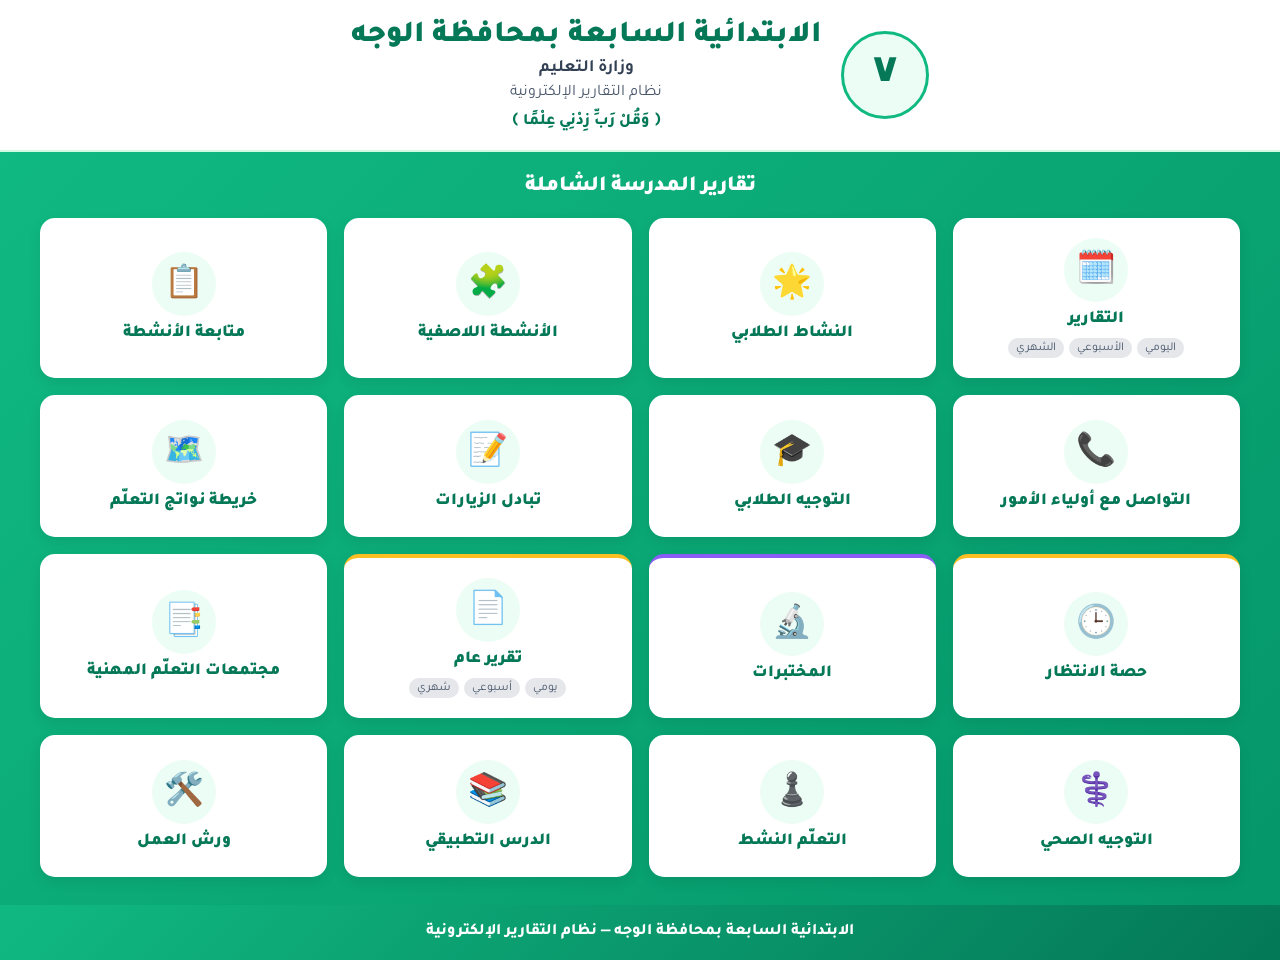
==== index.html @ 64195b5d "Restore original external report generators" ====
<!DOCTYPE html>
<html lang="ar" dir="rtl">
<head>
<meta charset="UTF-8">
<meta name="viewport" content="width=device-width, initial-scale=1.0, viewport-fit=cover">
<title>نظام التقارير الإلكترونية | الابتدائية السابعة بمحافظة الوجه</title>
<link rel="preconnect" href="https://fonts.googleapis.com">
<link rel="preconnect" href="https://fonts.gstatic.com" crossorigin>
<link href="https://fonts.googleapis.com/css2?family=Tajawal:wght@400;500;700;800;900&display=swap" rel="stylesheet">
<style>
:root{--primary:#10b981;--secondary:#059669;--dark:#047857;--light:#d1fae5;--accent:#fbbf24;--text:#0f172a;--gray:#475569;--shadow:0 10px 28px rgba(4,120,87,.12)}
*{box-sizing:border-box;margin:0;padding:0}body{font-family:'Tajawal',sans-serif;background:linear-gradient(135deg,#f0fdf4,#dcfce7,#f0fdf4);color:var(--text);min-height:100vh}.header{background:#fff;border-bottom:2px solid var(--light);box-shadow:0 4px 14px rgba(16,185,129,.08);padding:18px 16px;text-align:center}.identity{max-width:920px;margin:auto;display:flex;align-items:center;justify-content:center;gap:20px;flex-wrap:wrap}.mark{width:88px;height:88px;border-radius:50%;display:grid;place-items:center;background:#ecfdf5;border:3px solid var(--primary);font-size:42px;color:var(--dark);font-weight:900}.header h1{font-size:1.9rem;color:var(--dark);font-weight:900}.header h2{font-size:1.08rem;color:#334155;margin-top:4px}.header p{color:var(--gray);margin-top:5px}.verse{color:var(--dark);font-weight:800;margin-top:10px}.nav{background:linear-gradient(135deg,var(--primary),var(--secondary));padding:22px 14px 28px}.wrap{max-width:1200px;margin:auto}.nav-title{text-align:center;color:#fff;font-size:1.35rem;font-weight:900;margin-bottom:18px}.cards{display:grid;grid-template-columns:repeat(auto-fill,minmax(240px,1fr));gap:17px}.card{border:0;background:#fff;border-radius:15px;padding:20px 14px;min-height:142px;box-shadow:0 5px 14px rgba(0,0,0,.08);cursor:pointer;font-family:'Tajawal';transition:.2s;display:flex;flex-direction:column;align-items:center;justify-content:center;gap:8px}.card:hover{transform:translateY(-4px);box-shadow:0 13px 24px rgba(0,0,0,.13)}.card .icon{width:64px;height:64px;border-radius:50%;display:grid;place-items:center;font-size:2rem;background:#ecfdf5}.card .title{font-size:1.06rem;color:var(--dark);font-weight:900}.sub{display:flex;gap:5px;flex-wrap:wrap;justify-content:center}.sub span{font-size:.75rem;background:#e5e7eb;color:#475569;border-radius:999px;padding:3px 8px}.featured{border-top:4px solid var(--accent)}.labs{border-top:4px solid #8b5cf6}.viewer{display:none;position:fixed;inset:0;background:#f8fafc;z-index:9999;flex-direction:column}.viewer.open{display:flex}.viewerbar{background:#fff;border-bottom:1px solid #dbeafe;min-height:64px;padding:10px 14px;display:flex;align-items:center;gap:10px;box-shadow:0 3px 12px rgba(0,0,0,.08)}.viewerbar strong{flex:1;text-align:center;color:var(--dark);font-size:1.05rem}.back{border:0;background:var(--primary);color:#fff;padding:10px 16px;border-radius:10px;font-family:'Tajawal';font-weight:800;cursor:pointer}.viewer iframe{width:100%;height:calc(100vh - 64px);border:0;background:#fff}.footer{text-align:center;background:linear-gradient(135deg,var(--primary),var(--dark));color:#fff;padding:18px;font-weight:800}@media(max-width:520px){.header h1{font-size:1.45rem}.header h2{font-size:1rem}.cards{grid-template-columns:1fr}.identity{gap:10px}.mark{width:70px;height:70px;font-size:32px}}
</style>
</head>
<body>
<header class="header"><div class="identity"><div class="mark">٧</div><div><h1>الابتدائية السابعة بمحافظة الوجه</h1><h2>وزارة التعليم</h2><p>نظام التقارير الإلكترونية</p><div class="verse">﴿ وَقُلْ رَبِّ زِدْنِي عِلْمًا ﴾</div></div></div></header>
<section class="nav"><div class="wrap"><div class="nav-title">تقارير المدرسة الشاملة</div><div class="cards">
<button class="card" data-url="https://defullah2010-svg.github.io/R1397/" data-title="التقارير"><div class="icon">🗓️</div><div class="title">التقارير</div><div class="sub"><span>اليومي</span><span>الأسبوعي</span><span>الشهري</span></div></button>
<button class="card" data-url="https://defullah2010-svg.github.io/A1397/" data-title="النشاط الطلابي"><div class="icon">🌟</div><div class="title">النشاط الطلابي</div></button>
<button class="card" data-url="https://defullah2010-svg.github.io/AC1397/" data-title="الأنشطة اللاصفية"><div class="icon">🧩</div><div class="title">الأنشطة اللاصفية</div></button>
<button class="card" data-url="https://defullah2010-svg.github.io/Trace1397/" data-title="متابعة الأنشطة"><div class="icon">📋</div><div class="title">متابعة الأنشطة</div></button>
<button class="card" data-url="https://defullah2010-svg.github.io/L1397/" data-title="التواصل مع أولياء الأمور"><div class="icon">📞</div><div class="title">التواصل مع أولياء الأمور</div></button>
<button class="card" data-url="https://defullah2010-svg.github.io/T1397/" data-title="التوجيه الطلابي"><div class="icon">🎓</div><div class="title">التوجيه الطلابي</div></button>
<button class="card" data-url="https://defullah2010-svg.github.io/V1397/" data-title="تبادل الزيارات"><div class="icon">📝</div><div class="title">تبادل الزيارات</div></button>
<button class="card" data-url="https://defullah2010-svg.github.io/P1397/" data-title="خريطة نواتج التعلّم"><div class="icon">🗺️</div><div class="title">خريطة نواتج التعلّم</div></button>
<button class="card featured" data-url="report.html?type=waiting-class" data-title="حصة الانتظار"><div class="icon">🕒</div><div class="title">حصة الانتظار</div></button>
<button class="card labs" data-url="report.html?type=labs" data-title="المختبرات"><div class="icon">🔬</div><div class="title">المختبرات</div></button>
<button class="card featured" data-url="report.html?type=general" data-title="تقرير عام"><div class="icon">📄</div><div class="title">تقرير عام</div><div class="sub"><span>يومي</span><span>أسبوعي</span><span>شهري</span></div></button>
<button class="card" data-url="https://defullah2010-svg.github.io/PLC1397/" data-title="مجتمعات التعلّم المهنية"><div class="icon">📑</div><div class="title">مجتمعات التعلّم المهنية</div></button>
<button class="card" data-url="https://defullah2010-svg.github.io/D1397/" data-title="التوجيه الصحي"><div class="icon">⚕️</div><div class="title">التوجيه الصحي</div></button>
<button class="card" data-url="https://defullah2010-svg.github.io/S1397/" data-title="التعلّم النشط"><div class="icon">♟️</div><div class="title">التعلّم النشط</div></button>
<button class="card" data-url="https://defullah2010-svg.github.io/LessonA1397/" data-title="الدرس التطبيقي"><div class="icon">📚</div><div class="title">الدرس التطبيقي</div></button>
<button class="card" data-url="https://defullah2010-svg.github.io/Warshah1397/" data-title="ورش العمل"><div class="icon">🛠️</div><div class="title">ورش العمل</div></button>
</div></div></section>
<footer class="footer">الابتدائية السابعة بمحافظة الوجه — نظام التقارير الإلكترونية</footer>
<div class="viewer" id="viewer"><div class="viewerbar"><button class="back" id="back">رجوع</button><strong id="viewerTitle">التقرير</strong></div><iframe id="frame" title="نموذج التقرير"></iframe></div>
<script>
const viewer=document.getElementById('viewer'),frame=document.getElementById('frame'),viewerTitle=document.getElementById('viewerTitle');document.querySelectorAll('.card').forEach(card=>card.addEventListener('click',()=>{viewerTitle.textContent=card.dataset.title||'التقرير';frame.src=card.dataset.url;viewer.classList.add('open');document.body.style.overflow='hidden'}));document.getElementById('back').addEventListener('click',()=>{viewer.classList.remove('open');frame.src='';document.body.style.overflow=''});
</script>
</body>
</html>
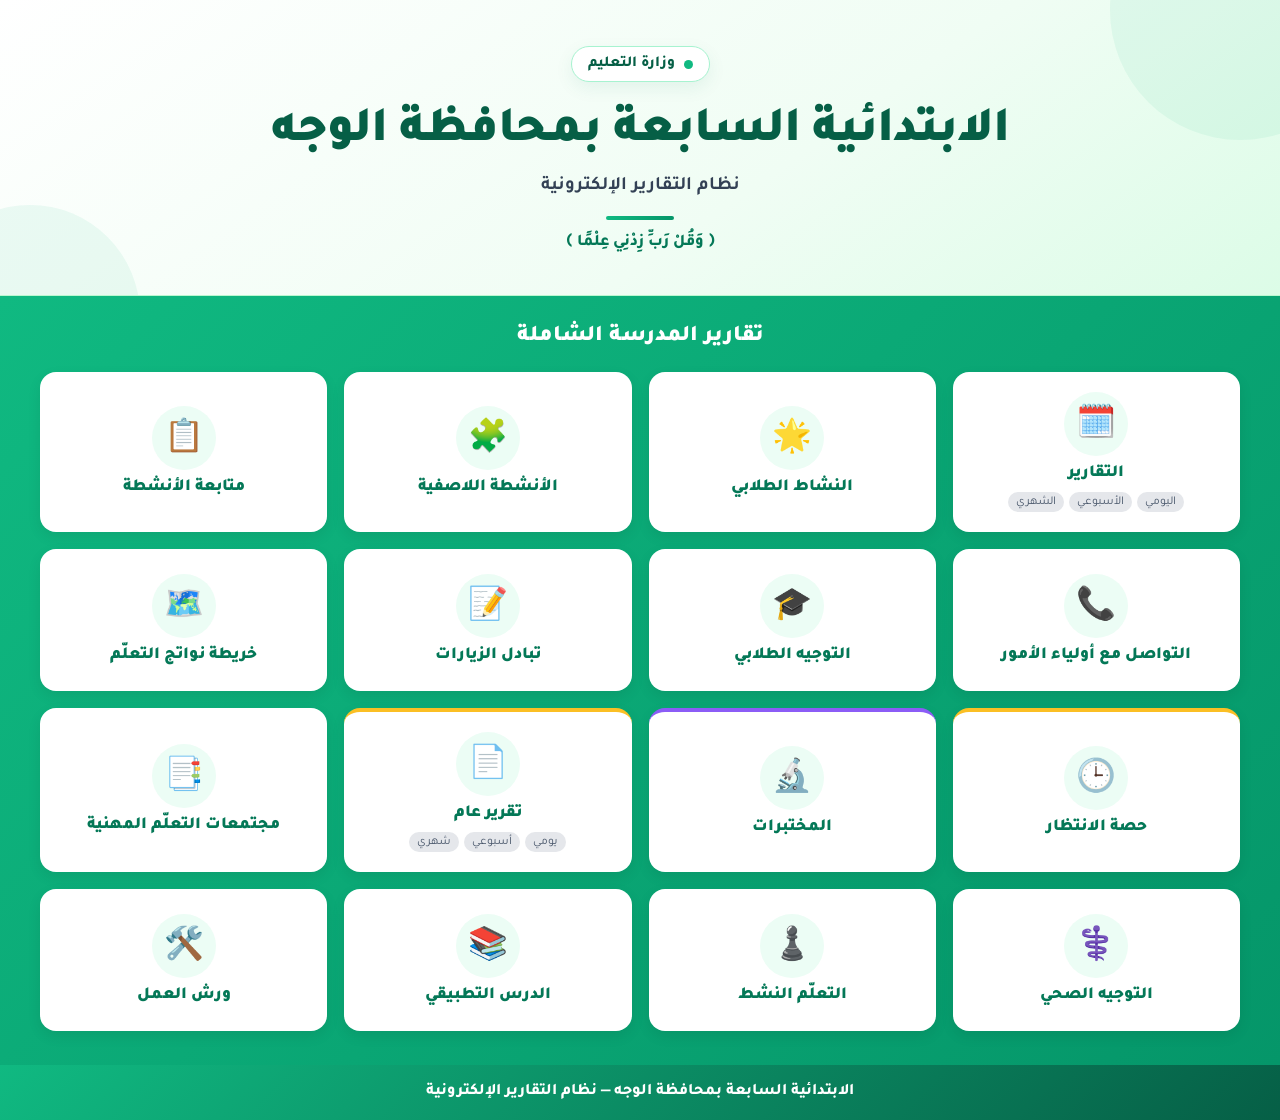
==== commit 30bd1c60: "Clean homepage hero and remove visible notes" ====
--- a/index.html
+++ b/index.html
@@ -8,12 +8,29 @@
 <link rel="preconnect" href="https://fonts.gstatic.com" crossorigin>
 <link href="https://fonts.googleapis.com/css2?family=Tajawal:wght@400;500;700;800;900&display=swap" rel="stylesheet">
 <style>
-:root{--primary:#10b981;--secondary:#059669;--dark:#047857;--light:#d1fae5;--accent:#fbbf24;--text:#0f172a;--gray:#475569;--shadow:0 10px 28px rgba(4,120,87,.12)}
-*{box-sizing:border-box;margin:0;padding:0}body{font-family:'Tajawal',sans-serif;background:linear-gradient(135deg,#f0fdf4,#dcfce7,#f0fdf4);color:var(--text);min-height:100vh}.header{background:#fff;border-bottom:2px solid var(--light);box-shadow:0 4px 14px rgba(16,185,129,.08);padding:18px 16px;text-align:center}.identity{max-width:920px;margin:auto;display:flex;align-items:center;justify-content:center;gap:20px;flex-wrap:wrap}.mark{width:88px;height:88px;border-radius:50%;display:grid;place-items:center;background:#ecfdf5;border:3px solid var(--primary);font-size:42px;color:var(--dark);font-weight:900}.header h1{font-size:1.9rem;color:var(--dark);font-weight:900}.header h2{font-size:1.08rem;color:#334155;margin-top:4px}.header p{color:var(--gray);margin-top:5px}.verse{color:var(--dark);font-weight:800;margin-top:10px}.nav{background:linear-gradient(135deg,var(--primary),var(--secondary));padding:22px 14px 28px}.wrap{max-width:1200px;margin:auto}.nav-title{text-align:center;color:#fff;font-size:1.35rem;font-weight:900;margin-bottom:18px}.cards{display:grid;grid-template-columns:repeat(auto-fill,minmax(240px,1fr));gap:17px}.card{border:0;background:#fff;border-radius:15px;padding:20px 14px;min-height:142px;box-shadow:0 5px 14px rgba(0,0,0,.08);cursor:pointer;font-family:'Tajawal';transition:.2s;display:flex;flex-direction:column;align-items:center;justify-content:center;gap:8px}.card:hover{transform:translateY(-4px);box-shadow:0 13px 24px rgba(0,0,0,.13)}.card .icon{width:64px;height:64px;border-radius:50%;display:grid;place-items:center;font-size:2rem;background:#ecfdf5}.card .title{font-size:1.06rem;color:var(--dark);font-weight:900}.sub{display:flex;gap:5px;flex-wrap:wrap;justify-content:center}.sub span{font-size:.75rem;background:#e5e7eb;color:#475569;border-radius:999px;padding:3px 8px}.featured{border-top:4px solid var(--accent)}.labs{border-top:4px solid #8b5cf6}.viewer{display:none;position:fixed;inset:0;background:#f8fafc;z-index:9999;flex-direction:column}.viewer.open{display:flex}.viewerbar{background:#fff;border-bottom:1px solid #dbeafe;min-height:64px;padding:10px 14px;display:flex;align-items:center;gap:10px;box-shadow:0 3px 12px rgba(0,0,0,.08)}.viewerbar strong{flex:1;text-align:center;color:var(--dark);font-size:1.05rem}.back{border:0;background:var(--primary);color:#fff;padding:10px 16px;border-radius:10px;font-family:'Tajawal';font-weight:800;cursor:pointer}.viewer iframe{width:100%;height:calc(100vh - 64px);border:0;background:#fff}.footer{text-align:center;background:linear-gradient(135deg,var(--primary),var(--dark));color:#fff;padding:18px;font-weight:800}@media(max-width:520px){.header h1{font-size:1.45rem}.header h2{font-size:1rem}.cards{grid-template-columns:1fr}.identity{gap:10px}.mark{width:70px;height:70px;font-size:32px}}
+:root{--primary:#10b981;--secondary:#059669;--dark:#047857;--deep:#065f46;--light:#d1fae5;--accent:#fbbf24;--text:#0f172a;--gray:#64748b;--shadow:0 12px 30px rgba(4,120,87,.12)}
+*{box-sizing:border-box;margin:0;padding:0}
+body{font-family:'Tajawal',sans-serif;background:#f0fdf4;color:var(--text);min-height:100vh}
+.hero{position:relative;overflow:hidden;background:linear-gradient(145deg,#ffffff 0%,#f0fdf4 60%,#dcfce7 100%);border-bottom:1px solid #bbf7d0;padding:46px 18px 42px;text-align:center}
+.hero::before,.hero::after{content:"";position:absolute;border-radius:50%;background:rgba(16,185,129,.07);pointer-events:none}.hero::before{width:260px;height:260px;right:-90px;top:-120px}.hero::after{width:220px;height:220px;left:-80px;bottom:-130px}
+.hero-inner{position:relative;z-index:1;max-width:880px;margin:auto}.ministry-pill{display:inline-flex;align-items:center;gap:9px;background:#fff;border:1px solid #a7f3d0;color:var(--deep);border-radius:999px;padding:8px 16px;font-weight:800;font-size:.95rem;box-shadow:0 6px 18px rgba(4,120,87,.08)}.ministry-pill::before{content:"";width:9px;height:9px;border-radius:50%;background:var(--primary)}
+.hero h1{margin-top:18px;color:var(--deep);font-size:clamp(2rem,4vw,3.1rem);font-weight:900;line-height:1.35;letter-spacing:-.02em}.hero .system{margin-top:8px;color:#334155;font-size:1.18rem;font-weight:700}.hero .divider{width:68px;height:4px;border-radius:999px;background:linear-gradient(90deg,var(--primary),var(--secondary));margin:18px auto 14px}.hero .verse{color:var(--dark);font-weight:800;font-size:1.02rem}
+.nav{background:linear-gradient(135deg,var(--primary),var(--secondary));padding:28px 14px 34px}.wrap{max-width:1200px;margin:auto}.nav-title{text-align:center;color:#fff;font-size:1.4rem;font-weight:900;margin-bottom:22px}.cards{display:grid;grid-template-columns:repeat(auto-fill,minmax(240px,1fr));gap:17px}.card{border:0;background:#fff;border-radius:16px;padding:20px 14px;min-height:142px;box-shadow:0 5px 14px rgba(0,0,0,.08);cursor:pointer;font-family:'Tajawal';transition:.2s;display:flex;flex-direction:column;align-items:center;justify-content:center;gap:8px}.card:hover{transform:translateY(-4px);box-shadow:0 13px 24px rgba(0,0,0,.13)}.card:focus-visible{outline:3px solid #fde68a;outline-offset:3px}.card .icon{width:64px;height:64px;border-radius:50%;display:grid;place-items:center;font-size:2rem;background:#ecfdf5}.card .title{font-size:1.06rem;color:var(--dark);font-weight:900}.sub{display:flex;gap:5px;flex-wrap:wrap;justify-content:center}.sub span{font-size:.75rem;background:#e5e7eb;color:#475569;border-radius:999px;padding:3px 8px}.featured{border-top:4px solid var(--accent)}.labs{border-top:4px solid #8b5cf6}
+.viewer{display:none;position:fixed;inset:0;background:#f8fafc;z-index:9999;flex-direction:column}.viewer.open{display:flex}.viewerbar{background:#fff;border-bottom:1px solid #dbeafe;min-height:64px;padding:10px 14px;display:flex;align-items:center;gap:10px;box-shadow:0 3px 12px rgba(0,0,0,.08)}.viewerbar strong{flex:1;text-align:center;color:var(--dark);font-size:1.05rem}.back{border:0;background:var(--primary);color:#fff;padding:10px 16px;border-radius:10px;font-family:'Tajawal';font-weight:800;cursor:pointer}.viewer iframe{width:100%;height:calc(100vh - 64px);border:0;background:#fff}
+.footer{text-align:center;background:linear-gradient(135deg,var(--primary),var(--deep));color:#fff;padding:18px;font-weight:800}
+@media(max-width:520px){.hero{padding:34px 14px 30px}.hero h1{font-size:1.8rem}.hero .system{font-size:1.05rem}.cards{grid-template-columns:1fr}}
 </style>
 </head>
 <body>
-<header class="header"><div class="identity"><div class="mark">٧</div><div><h1>الابتدائية السابعة بمحافظة الوجه</h1><h2>وزارة التعليم</h2><p>نظام التقارير الإلكترونية</p><div class="verse">﴿ وَقُلْ رَبِّ زِدْنِي عِلْمًا ﴾</div></div></div></header>
+<header class="hero">
+  <div class="hero-inner">
+    <div class="ministry-pill">وزارة التعليم</div>
+    <h1>الابتدائية السابعة بمحافظة الوجه</h1>
+    <div class="system">نظام التقارير الإلكترونية</div>
+    <div class="divider"></div>
+    <div class="verse">﴿ وَقُلْ رَبِّ زِدْنِي عِلْمًا ﴾</div>
+  </div>
+</header>
 <section class="nav"><div class="wrap"><div class="nav-title">تقارير المدرسة الشاملة</div><div class="cards">
 <button class="card" data-url="https://defullah2010-svg.github.io/R1397/" data-title="التقارير"><div class="icon">🗓️</div><div class="title">التقارير</div><div class="sub"><span>اليومي</span><span>الأسبوعي</span><span>الشهري</span></div></button>
 <button class="card" data-url="https://defullah2010-svg.github.io/A1397/" data-title="النشاط الطلابي"><div class="icon">🌟</div><div class="title">النشاط الطلابي</div></button>
@@ -35,7 +52,9 @@
 <footer class="footer">الابتدائية السابعة بمحافظة الوجه — نظام التقارير الإلكترونية</footer>
 <div class="viewer" id="viewer"><div class="viewerbar"><button class="back" id="back">رجوع</button><strong id="viewerTitle">التقرير</strong></div><iframe id="frame" title="نموذج التقرير"></iframe></div>
 <script>
-const viewer=document.getElementById('viewer'),frame=document.getElementById('frame'),viewerTitle=document.getElementById('viewerTitle');document.querySelectorAll('.card').forEach(card=>card.addEventListener('click',()=>{viewerTitle.textContent=card.dataset.title||'التقرير';frame.src=card.dataset.url;viewer.classList.add('open');document.body.style.overflow='hidden'}));document.getElementById('back').addEventListener('click',()=>{viewer.classList.remove('open');frame.src='';document.body.style.overflow=''});
+const viewer=document.getElementById('viewer'),frame=document.getElementById('frame'),viewerTitle=document.getElementById('viewerTitle');
+document.querySelectorAll('.card').forEach(card=>card.addEventListener('click',()=>{viewerTitle.textContent=card.dataset.title||'التقرير';frame.src=card.dataset.url;viewer.classList.add('open');document.body.style.overflow='hidden'}));
+document.getElementById('back').addEventListener('click',()=>{viewer.classList.remove('open');frame.src='';document.body.style.overflow=''});
 </script>
 </body>
 </html>
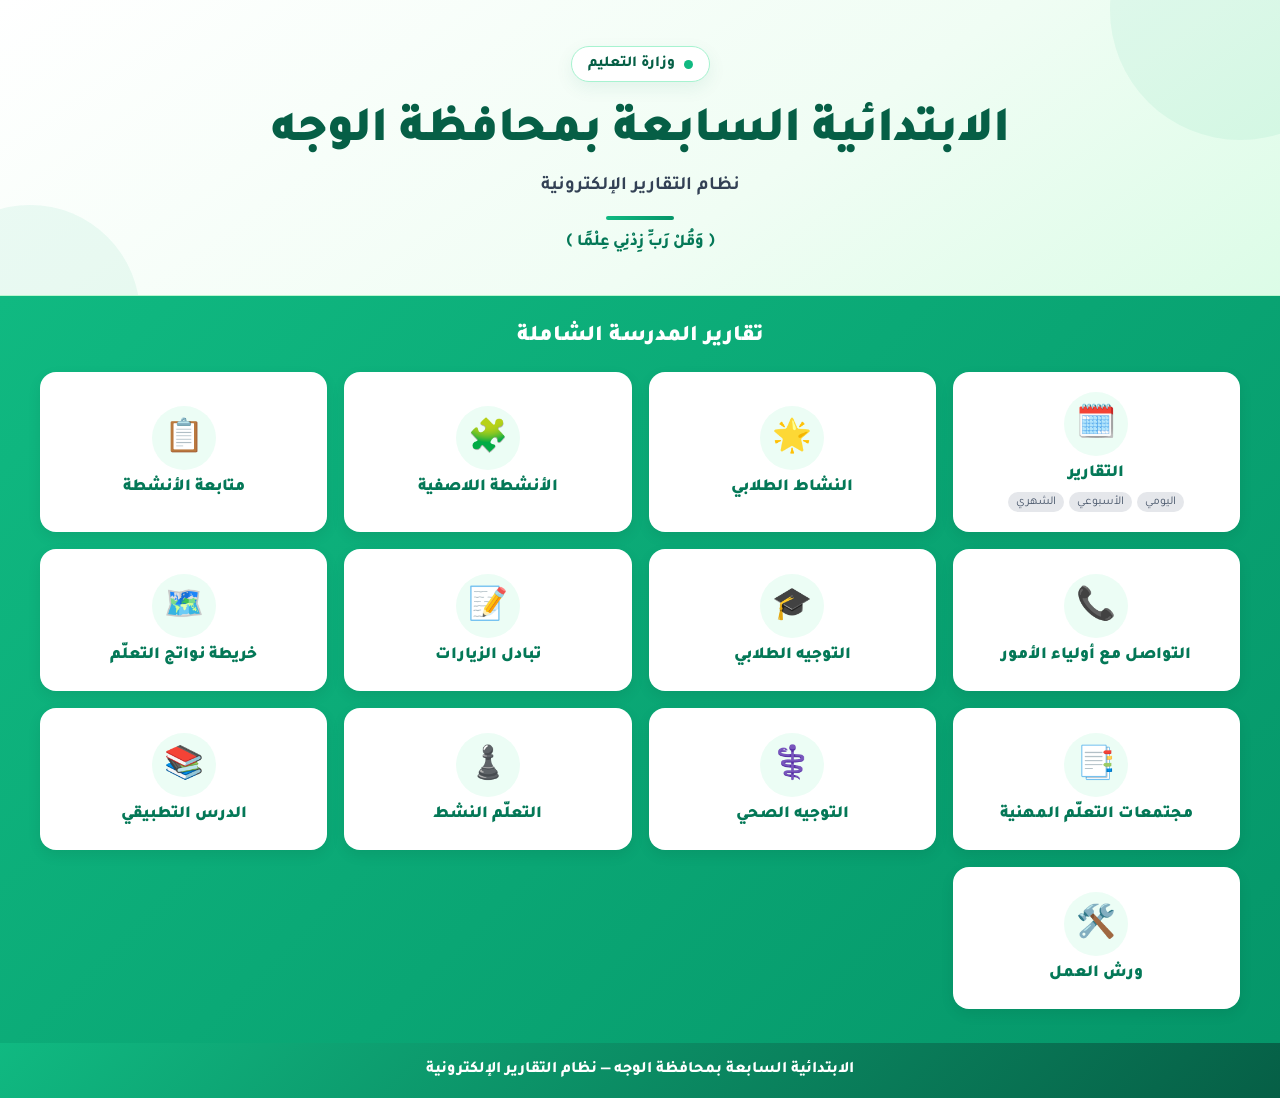
==== commit d724ce93: "Keep only external report generators" ====
--- a/index.html
+++ b/index.html
@@ -8,14 +8,14 @@
 <link rel="preconnect" href="https://fonts.gstatic.com" crossorigin>
 <link href="https://fonts.googleapis.com/css2?family=Tajawal:wght@400;500;700;800;900&display=swap" rel="stylesheet">
 <style>
-:root{--primary:#10b981;--secondary:#059669;--dark:#047857;--deep:#065f46;--light:#d1fae5;--accent:#fbbf24;--text:#0f172a;--gray:#64748b;--shadow:0 12px 30px rgba(4,120,87,.12)}
+:root{--primary:#10b981;--secondary:#059669;--dark:#047857;--deep:#065f46;--light:#d1fae5;--text:#0f172a;--gray:#64748b}
 *{box-sizing:border-box;margin:0;padding:0}
 body{font-family:'Tajawal',sans-serif;background:#f0fdf4;color:var(--text);min-height:100vh}
 .hero{position:relative;overflow:hidden;background:linear-gradient(145deg,#ffffff 0%,#f0fdf4 60%,#dcfce7 100%);border-bottom:1px solid #bbf7d0;padding:46px 18px 42px;text-align:center}
 .hero::before,.hero::after{content:"";position:absolute;border-radius:50%;background:rgba(16,185,129,.07);pointer-events:none}.hero::before{width:260px;height:260px;right:-90px;top:-120px}.hero::after{width:220px;height:220px;left:-80px;bottom:-130px}
 .hero-inner{position:relative;z-index:1;max-width:880px;margin:auto}.ministry-pill{display:inline-flex;align-items:center;gap:9px;background:#fff;border:1px solid #a7f3d0;color:var(--deep);border-radius:999px;padding:8px 16px;font-weight:800;font-size:.95rem;box-shadow:0 6px 18px rgba(4,120,87,.08)}.ministry-pill::before{content:"";width:9px;height:9px;border-radius:50%;background:var(--primary)}
 .hero h1{margin-top:18px;color:var(--deep);font-size:clamp(2rem,4vw,3.1rem);font-weight:900;line-height:1.35;letter-spacing:-.02em}.hero .system{margin-top:8px;color:#334155;font-size:1.18rem;font-weight:700}.hero .divider{width:68px;height:4px;border-radius:999px;background:linear-gradient(90deg,var(--primary),var(--secondary));margin:18px auto 14px}.hero .verse{color:var(--dark);font-weight:800;font-size:1.02rem}
-.nav{background:linear-gradient(135deg,var(--primary),var(--secondary));padding:28px 14px 34px}.wrap{max-width:1200px;margin:auto}.nav-title{text-align:center;color:#fff;font-size:1.4rem;font-weight:900;margin-bottom:22px}.cards{display:grid;grid-template-columns:repeat(auto-fill,minmax(240px,1fr));gap:17px}.card{border:0;background:#fff;border-radius:16px;padding:20px 14px;min-height:142px;box-shadow:0 5px 14px rgba(0,0,0,.08);cursor:pointer;font-family:'Tajawal';transition:.2s;display:flex;flex-direction:column;align-items:center;justify-content:center;gap:8px}.card:hover{transform:translateY(-4px);box-shadow:0 13px 24px rgba(0,0,0,.13)}.card:focus-visible{outline:3px solid #fde68a;outline-offset:3px}.card .icon{width:64px;height:64px;border-radius:50%;display:grid;place-items:center;font-size:2rem;background:#ecfdf5}.card .title{font-size:1.06rem;color:var(--dark);font-weight:900}.sub{display:flex;gap:5px;flex-wrap:wrap;justify-content:center}.sub span{font-size:.75rem;background:#e5e7eb;color:#475569;border-radius:999px;padding:3px 8px}.featured{border-top:4px solid var(--accent)}.labs{border-top:4px solid #8b5cf6}
+.nav{background:linear-gradient(135deg,var(--primary),var(--secondary));padding:28px 14px 34px}.wrap{max-width:1200px;margin:auto}.nav-title{text-align:center;color:#fff;font-size:1.4rem;font-weight:900;margin-bottom:22px}.cards{display:grid;grid-template-columns:repeat(auto-fill,minmax(240px,1fr));gap:17px}.card{border:0;background:#fff;border-radius:16px;padding:20px 14px;min-height:142px;box-shadow:0 5px 14px rgba(0,0,0,.08);cursor:pointer;font-family:'Tajawal';transition:.2s;display:flex;flex-direction:column;align-items:center;justify-content:center;gap:8px}.card:hover{transform:translateY(-4px);box-shadow:0 13px 24px rgba(0,0,0,.13)}.card:focus-visible{outline:3px solid #fde68a;outline-offset:3px}.card .icon{width:64px;height:64px;border-radius:50%;display:grid;place-items:center;font-size:2rem;background:#ecfdf5}.card .title{font-size:1.06rem;color:var(--dark);font-weight:900}.sub{display:flex;gap:5px;flex-wrap:wrap;justify-content:center}.sub span{font-size:.75rem;background:#e5e7eb;color:#475569;border-radius:999px;padding:3px 8px}
 .viewer{display:none;position:fixed;inset:0;background:#f8fafc;z-index:9999;flex-direction:column}.viewer.open{display:flex}.viewerbar{background:#fff;border-bottom:1px solid #dbeafe;min-height:64px;padding:10px 14px;display:flex;align-items:center;gap:10px;box-shadow:0 3px 12px rgba(0,0,0,.08)}.viewerbar strong{flex:1;text-align:center;color:var(--dark);font-size:1.05rem}.back{border:0;background:var(--primary);color:#fff;padding:10px 16px;border-radius:10px;font-family:'Tajawal';font-weight:800;cursor:pointer}.viewer iframe{width:100%;height:calc(100vh - 64px);border:0;background:#fff}
 .footer{text-align:center;background:linear-gradient(135deg,var(--primary),var(--deep));color:#fff;padding:18px;font-weight:800}
 @media(max-width:520px){.hero{padding:34px 14px 30px}.hero h1{font-size:1.8rem}.hero .system{font-size:1.05rem}.cards{grid-template-columns:1fr}}
@@ -40,9 +40,6 @@
 <button class="card" data-url="https://defullah2010-svg.github.io/T1397/" data-title="التوجيه الطلابي"><div class="icon">🎓</div><div class="title">التوجيه الطلابي</div></button>
 <button class="card" data-url="https://defullah2010-svg.github.io/V1397/" data-title="تبادل الزيارات"><div class="icon">📝</div><div class="title">تبادل الزيارات</div></button>
 <button class="card" data-url="https://defullah2010-svg.github.io/P1397/" data-title="خريطة نواتج التعلّم"><div class="icon">🗺️</div><div class="title">خريطة نواتج التعلّم</div></button>
-<button class="card featured" data-url="report.html?type=waiting-class" data-title="حصة الانتظار"><div class="icon">🕒</div><div class="title">حصة الانتظار</div></button>
-<button class="card labs" data-url="report.html?type=labs" data-title="المختبرات"><div class="icon">🔬</div><div class="title">المختبرات</div></button>
-<button class="card featured" data-url="report.html?type=general" data-title="تقرير عام"><div class="icon">📄</div><div class="title">تقرير عام</div><div class="sub"><span>يومي</span><span>أسبوعي</span><span>شهري</span></div></button>
 <button class="card" data-url="https://defullah2010-svg.github.io/PLC1397/" data-title="مجتمعات التعلّم المهنية"><div class="icon">📑</div><div class="title">مجتمعات التعلّم المهنية</div></button>
 <button class="card" data-url="https://defullah2010-svg.github.io/D1397/" data-title="التوجيه الصحي"><div class="icon">⚕️</div><div class="title">التوجيه الصحي</div></button>
 <button class="card" data-url="https://defullah2010-svg.github.io/S1397/" data-title="التعلّم النشط"><div class="icon">♟️</div><div class="title">التعلّم النشط</div></button>
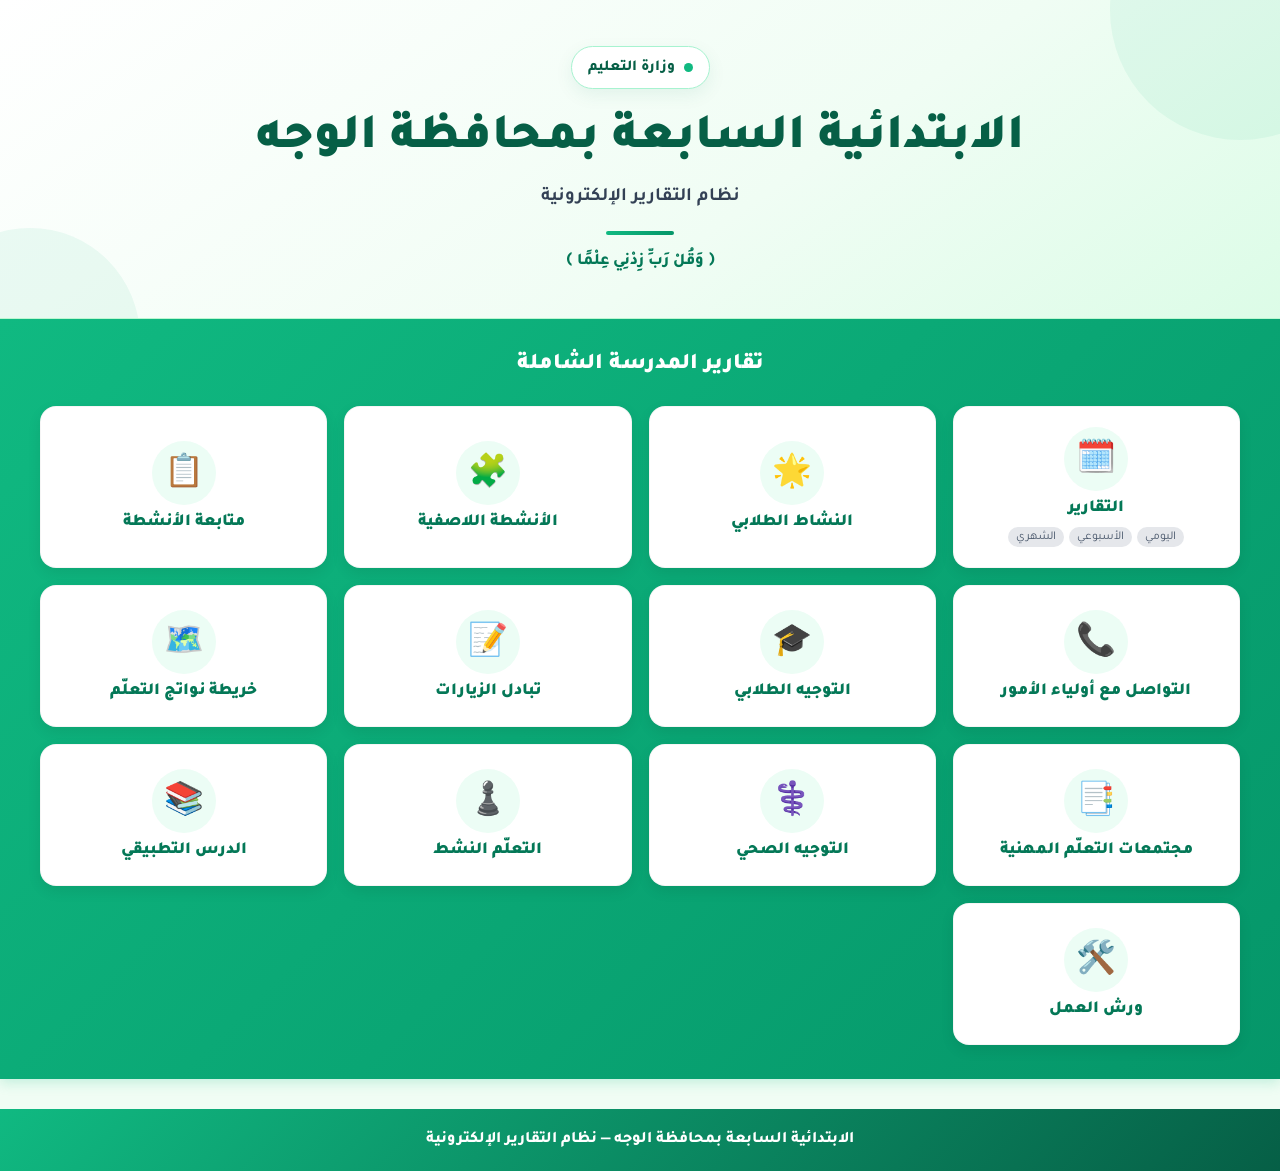
==== commit 73f04c86: "Match report opening behavior to original school26 portal" ====
--- a/index.html
+++ b/index.html
@@ -8,17 +8,18 @@
 <link rel="preconnect" href="https://fonts.gstatic.com" crossorigin>
 <link href="https://fonts.googleapis.com/css2?family=Tajawal:wght@400;500;700;800;900&display=swap" rel="stylesheet">
 <style>
-:root{--primary:#10b981;--secondary:#059669;--dark:#047857;--deep:#065f46;--light:#d1fae5;--text:#0f172a;--gray:#64748b}
-*{box-sizing:border-box;margin:0;padding:0}
-body{font-family:'Tajawal',sans-serif;background:#f0fdf4;color:var(--text);min-height:100vh}
-.hero{position:relative;overflow:hidden;background:linear-gradient(145deg,#ffffff 0%,#f0fdf4 60%,#dcfce7 100%);border-bottom:1px solid #bbf7d0;padding:46px 18px 42px;text-align:center}
+:root{--primary:#10b981;--secondary:#059669;--dark:#047857;--deep:#065f46;--light:#d1fae5;--text:#0f172a;--gray:#64748b;--shadow:0 4px 12px rgba(16,185,129,.1)}
+*{box-sizing:border-box;margin:0;padding:0;-webkit-tap-highlight-color:transparent}
+html,body{font-family:'Tajawal',system-ui,-apple-system,'Segoe UI',Tahoma,Arial,sans-serif;background:#f0fdf4;color:var(--text);min-height:100vh;overflow-x:hidden;line-height:1.65}
+.hero{position:relative;overflow:hidden;background:linear-gradient(145deg,#fff 0%,#f0fdf4 60%,#dcfce7 100%);border-bottom:1px solid #bbf7d0;padding:46px 18px 42px;text-align:center}
 .hero::before,.hero::after{content:"";position:absolute;border-radius:50%;background:rgba(16,185,129,.07);pointer-events:none}.hero::before{width:260px;height:260px;right:-90px;top:-120px}.hero::after{width:220px;height:220px;left:-80px;bottom:-130px}
 .hero-inner{position:relative;z-index:1;max-width:880px;margin:auto}.ministry-pill{display:inline-flex;align-items:center;gap:9px;background:#fff;border:1px solid #a7f3d0;color:var(--deep);border-radius:999px;padding:8px 16px;font-weight:800;font-size:.95rem;box-shadow:0 6px 18px rgba(4,120,87,.08)}.ministry-pill::before{content:"";width:9px;height:9px;border-radius:50%;background:var(--primary)}
-.hero h1{margin-top:18px;color:var(--deep);font-size:clamp(2rem,4vw,3.1rem);font-weight:900;line-height:1.35;letter-spacing:-.02em}.hero .system{margin-top:8px;color:#334155;font-size:1.18rem;font-weight:700}.hero .divider{width:68px;height:4px;border-radius:999px;background:linear-gradient(90deg,var(--primary),var(--secondary));margin:18px auto 14px}.hero .verse{color:var(--dark);font-weight:800;font-size:1.02rem}
-.nav{background:linear-gradient(135deg,var(--primary),var(--secondary));padding:28px 14px 34px}.wrap{max-width:1200px;margin:auto}.nav-title{text-align:center;color:#fff;font-size:1.4rem;font-weight:900;margin-bottom:22px}.cards{display:grid;grid-template-columns:repeat(auto-fill,minmax(240px,1fr));gap:17px}.card{border:0;background:#fff;border-radius:16px;padding:20px 14px;min-height:142px;box-shadow:0 5px 14px rgba(0,0,0,.08);cursor:pointer;font-family:'Tajawal';transition:.2s;display:flex;flex-direction:column;align-items:center;justify-content:center;gap:8px}.card:hover{transform:translateY(-4px);box-shadow:0 13px 24px rgba(0,0,0,.13)}.card:focus-visible{outline:3px solid #fde68a;outline-offset:3px}.card .icon{width:64px;height:64px;border-radius:50%;display:grid;place-items:center;font-size:2rem;background:#ecfdf5}.card .title{font-size:1.06rem;color:var(--dark);font-weight:900}.sub{display:flex;gap:5px;flex-wrap:wrap;justify-content:center}.sub span{font-size:.75rem;background:#e5e7eb;color:#475569;border-radius:999px;padding:3px 8px}
-.viewer{display:none;position:fixed;inset:0;background:#f8fafc;z-index:9999;flex-direction:column}.viewer.open{display:flex}.viewerbar{background:#fff;border-bottom:1px solid #dbeafe;min-height:64px;padding:10px 14px;display:flex;align-items:center;gap:10px;box-shadow:0 3px 12px rgba(0,0,0,.08)}.viewerbar strong{flex:1;text-align:center;color:var(--dark);font-size:1.05rem}.back{border:0;background:var(--primary);color:#fff;padding:10px 16px;border-radius:10px;font-family:'Tajawal';font-weight:800;cursor:pointer}.viewer iframe{width:100%;height:calc(100vh - 64px);border:0;background:#fff}
-.footer{text-align:center;background:linear-gradient(135deg,var(--primary),var(--deep));color:#fff;padding:18px;font-weight:800}
-@media(max-width:520px){.hero{padding:34px 14px 30px}.hero h1{font-size:1.8rem}.hero .system{font-size:1.05rem}.cards{grid-template-columns:1fr}}
+.hero h1{margin-top:18px;color:var(--deep);font-size:clamp(2rem,4vw,3.1rem);font-weight:900;line-height:1.35}.hero .system{margin-top:8px;color:#334155;font-size:1.18rem;font-weight:700}.hero .divider{width:68px;height:4px;border-radius:999px;background:linear-gradient(90deg,var(--primary),var(--secondary));margin:18px auto 14px}.hero .verse{color:var(--dark);font-weight:800;font-size:1.02rem}
+nav{background:linear-gradient(135deg,var(--primary),var(--secondary));padding:28px 14px 34px;box-shadow:0 4px 12px rgba(16,185,129,.2)}.wrap{max-width:1200px;margin:auto}.nav-title{text-align:center;color:#fff;font-size:1.4rem;font-weight:900;margin-bottom:22px}.cards{display:grid;grid-template-columns:repeat(auto-fill,minmax(240px,1fr));gap:17px}.card{appearance:none;border:1px solid rgba(0,0,0,.04);width:100%;background:#fff;border-radius:16px;padding:20px 14px;min-height:142px;box-shadow:0 5px 14px rgba(0,0,0,.08);cursor:pointer;font-family:'Tajawal';transition:transform .2s,box-shadow .2s;display:flex;flex-direction:column;align-items:center;justify-content:center;gap:8px;text-align:center}.card:hover{transform:translateY(-4px);box-shadow:0 13px 24px rgba(0,0,0,.13)}.card:active{transform:scale(.99)}.card:focus-visible{outline:3px solid #fde68a;outline-offset:3px}.card .icon{width:64px;height:64px;border-radius:50%;display:grid;place-items:center;font-size:2rem;background:#ecfdf5}.card .title{font-size:1.06rem;color:var(--dark);font-weight:900}.sub{display:flex;gap:5px;flex-wrap:wrap;justify-content:center}.sub span{font-size:.75rem;background:#e5e7eb;color:#475569;border-radius:999px;padding:3px 8px}
+#iframe-container{width:100%;height:80vh;display:none;margin-top:20px;padding:0 1rem}#content-frame{width:100%;height:100%;border-radius:12px;box-shadow:var(--shadow);border:none;background:#fff}
+#back-btn{position:fixed;top:18px;right:18px;z-index:1200;background:var(--primary);color:#fff;border:none;padding:10px 14px;border-radius:12px;cursor:pointer;font-family:'Tajawal',sans-serif;box-shadow:0 2px 10px rgba(0,0,0,.18);display:none;font-weight:900}
+.footer{text-align:center;background:linear-gradient(135deg,var(--primary),var(--deep));color:#fff;padding:18px;font-weight:800;margin-top:30px}
+@media(max-width:520px){.hero{padding:34px 14px 30px}.hero h1{font-size:1.8rem}.hero .system{font-size:1.05rem}.cards{grid-template-columns:1fr}#iframe-container{height:82vh;padding:0 .6rem}#back-btn{top:12px;right:12px;padding:9px 12px}}
 </style>
 </head>
 <body>
@@ -31,27 +32,52 @@
     <div class="verse">﴿ وَقُلْ رَبِّ زِدْنِي عِلْمًا ﴾</div>
   </div>
 </header>
-<section class="nav"><div class="wrap"><div class="nav-title">تقارير المدرسة الشاملة</div><div class="cards">
-<button class="card" data-url="https://defullah2010-svg.github.io/R1397/" data-title="التقارير"><div class="icon">🗓️</div><div class="title">التقارير</div><div class="sub"><span>اليومي</span><span>الأسبوعي</span><span>الشهري</span></div></button>
-<button class="card" data-url="https://defullah2010-svg.github.io/A1397/" data-title="النشاط الطلابي"><div class="icon">🌟</div><div class="title">النشاط الطلابي</div></button>
-<button class="card" data-url="https://defullah2010-svg.github.io/AC1397/" data-title="الأنشطة اللاصفية"><div class="icon">🧩</div><div class="title">الأنشطة اللاصفية</div></button>
-<button class="card" data-url="https://defullah2010-svg.github.io/Trace1397/" data-title="متابعة الأنشطة"><div class="icon">📋</div><div class="title">متابعة الأنشطة</div></button>
-<button class="card" data-url="https://defullah2010-svg.github.io/L1397/" data-title="التواصل مع أولياء الأمور"><div class="icon">📞</div><div class="title">التواصل مع أولياء الأمور</div></button>
-<button class="card" data-url="https://defullah2010-svg.github.io/T1397/" data-title="التوجيه الطلابي"><div class="icon">🎓</div><div class="title">التوجيه الطلابي</div></button>
-<button class="card" data-url="https://defullah2010-svg.github.io/V1397/" data-title="تبادل الزيارات"><div class="icon">📝</div><div class="title">تبادل الزيارات</div></button>
-<button class="card" data-url="https://defullah2010-svg.github.io/P1397/" data-title="خريطة نواتج التعلّم"><div class="icon">🗺️</div><div class="title">خريطة نواتج التعلّم</div></button>
-<button class="card" data-url="https://defullah2010-svg.github.io/PLC1397/" data-title="مجتمعات التعلّم المهنية"><div class="icon">📑</div><div class="title">مجتمعات التعلّم المهنية</div></button>
-<button class="card" data-url="https://defullah2010-svg.github.io/D1397/" data-title="التوجيه الصحي"><div class="icon">⚕️</div><div class="title">التوجيه الصحي</div></button>
-<button class="card" data-url="https://defullah2010-svg.github.io/S1397/" data-title="التعلّم النشط"><div class="icon">♟️</div><div class="title">التعلّم النشط</div></button>
-<button class="card" data-url="https://defullah2010-svg.github.io/LessonA1397/" data-title="الدرس التطبيقي"><div class="icon">📚</div><div class="title">الدرس التطبيقي</div></button>
-<button class="card" data-url="https://defullah2010-svg.github.io/Warshah1397/" data-title="ورش العمل"><div class="icon">🛠️</div><div class="title">ورش العمل</div></button>
-</div></div></section>
+<nav>
+  <div class="wrap">
+    <div class="nav-title">تقارير المدرسة الشاملة</div>
+    <div class="cards">
+      <button class="card" type="button" data-url="https://defullah2010-svg.github.io/R1397/" data-title="التقارير"><div class="icon">🗓️</div><div class="title">التقارير</div><div class="sub"><span>اليومي</span><span>الأسبوعي</span><span>الشهري</span></div></button>
+      <button class="card" type="button" data-url="https://defullah2010-svg.github.io/A1397/" data-title="النشاط الطلابي"><div class="icon">🌟</div><div class="title">النشاط الطلابي</div></button>
+      <button class="card" type="button" data-url="https://defullah2010-svg.github.io/AC1397/" data-title="الأنشطة اللاصفية"><div class="icon">🧩</div><div class="title">الأنشطة اللاصفية</div></button>
+      <button class="card" type="button" data-url="https://defullah2010-svg.github.io/Trace1397/" data-title="متابعة الأنشطة"><div class="icon">📋</div><div class="title">متابعة الأنشطة</div></button>
+      <button class="card" type="button" data-url="https://defullah2010-svg.github.io/L1397/" data-title="التواصل مع أولياء الأمور"><div class="icon">📞</div><div class="title">التواصل مع أولياء الأمور</div></button>
+      <button class="card" type="button" data-url="https://defullah2010-svg.github.io/T1397/" data-title="التوجيه الطلابي"><div class="icon">🎓</div><div class="title">التوجيه الطلابي</div></button>
+      <button class="card" type="button" data-url="https://defullah2010-svg.github.io/V1397/" data-title="تبادل الزيارات"><div class="icon">📝</div><div class="title">تبادل الزيارات</div></button>
+      <button class="card" type="button" data-url="https://defullah2010-svg.github.io/P1397/" data-title="خريطة نواتج التعلّم"><div class="icon">🗺️</div><div class="title">خريطة نواتج التعلّم</div></button>
+      <button class="card" type="button" data-url="https://defullah2010-svg.github.io/PLC1397/" data-title="مجتمعات التعلّم المهنية"><div class="icon">📑</div><div class="title">مجتمعات التعلّم المهنية</div></button>
+      <button class="card" type="button" data-url="https://defullah2010-svg.github.io/D1397/" data-title="التوجيه الصحي"><div class="icon">⚕️</div><div class="title">التوجيه الصحي</div></button>
+      <button class="card" type="button" data-url="https://defullah2010-svg.github.io/S1397/" data-title="التعلّم النشط"><div class="icon">♟️</div><div class="title">التعلّم النشط</div></button>
+      <button class="card" type="button" data-url="https://defullah2010-svg.github.io/LessonA1397/" data-title="الدرس التطبيقي"><div class="icon">📚</div><div class="title">الدرس التطبيقي</div></button>
+      <button class="card" type="button" data-url="https://defullah2010-svg.github.io/Warshah1397/" data-title="ورش العمل"><div class="icon">🛠️</div><div class="title">ورش العمل</div></button>
+    </div>
+  </div>
+</nav>
+<div id="iframe-container">
+  <iframe id="content-frame" src="about:blank" title="نموذج التقرير"></iframe>
+</div>
 <footer class="footer">الابتدائية السابعة بمحافظة الوجه — نظام التقارير الإلكترونية</footer>
-<div class="viewer" id="viewer"><div class="viewerbar"><button class="back" id="back">رجوع</button><strong id="viewerTitle">التقرير</strong></div><iframe id="frame" title="نموذج التقرير"></iframe></div>
+<button id="back-btn" type="button">← العودة للرئيسية</button>
 <script>
-const viewer=document.getElementById('viewer'),frame=document.getElementById('frame'),viewerTitle=document.getElementById('viewerTitle');
-document.querySelectorAll('.card').forEach(card=>card.addEventListener('click',()=>{viewerTitle.textContent=card.dataset.title||'التقرير';frame.src=card.dataset.url;viewer.classList.add('open');document.body.style.overflow='hidden'}));
-document.getElementById('back').addEventListener('click',()=>{viewer.classList.remove('open');frame.src='';document.body.style.overflow=''});
+function loadInIframe(url,title){
+  const iframeContainer=document.getElementById('iframe-container');
+  const iframe=document.getElementById('content-frame');
+  const backBtn=document.getElementById('back-btn');
+  document.title=(title||'تقرير')+' - نظام التقارير الإلكترونية';
+  iframe.src=url;
+  iframeContainer.style.display='block';
+  iframeContainer.scrollIntoView({behavior:'smooth',block:'start'});
+  backBtn.style.display='block';
+  backBtn.onclick=function(){
+    iframeContainer.style.display='none';
+    iframe.src='about:blank';
+    document.title='نظام التقارير الإلكترونية | الابتدائية السابعة بمحافظة الوجه';
+    backBtn.style.display='none';
+    window.scrollTo({top:0,behavior:'smooth'});
+  };
+}
+document.querySelectorAll('.card').forEach(btn=>{
+  btn.addEventListener('click',()=>loadInIframe(btn.dataset.url,btn.dataset.title||'تقرير'),{passive:true});
+});
 </script>
 </body>
-</html>+</html>
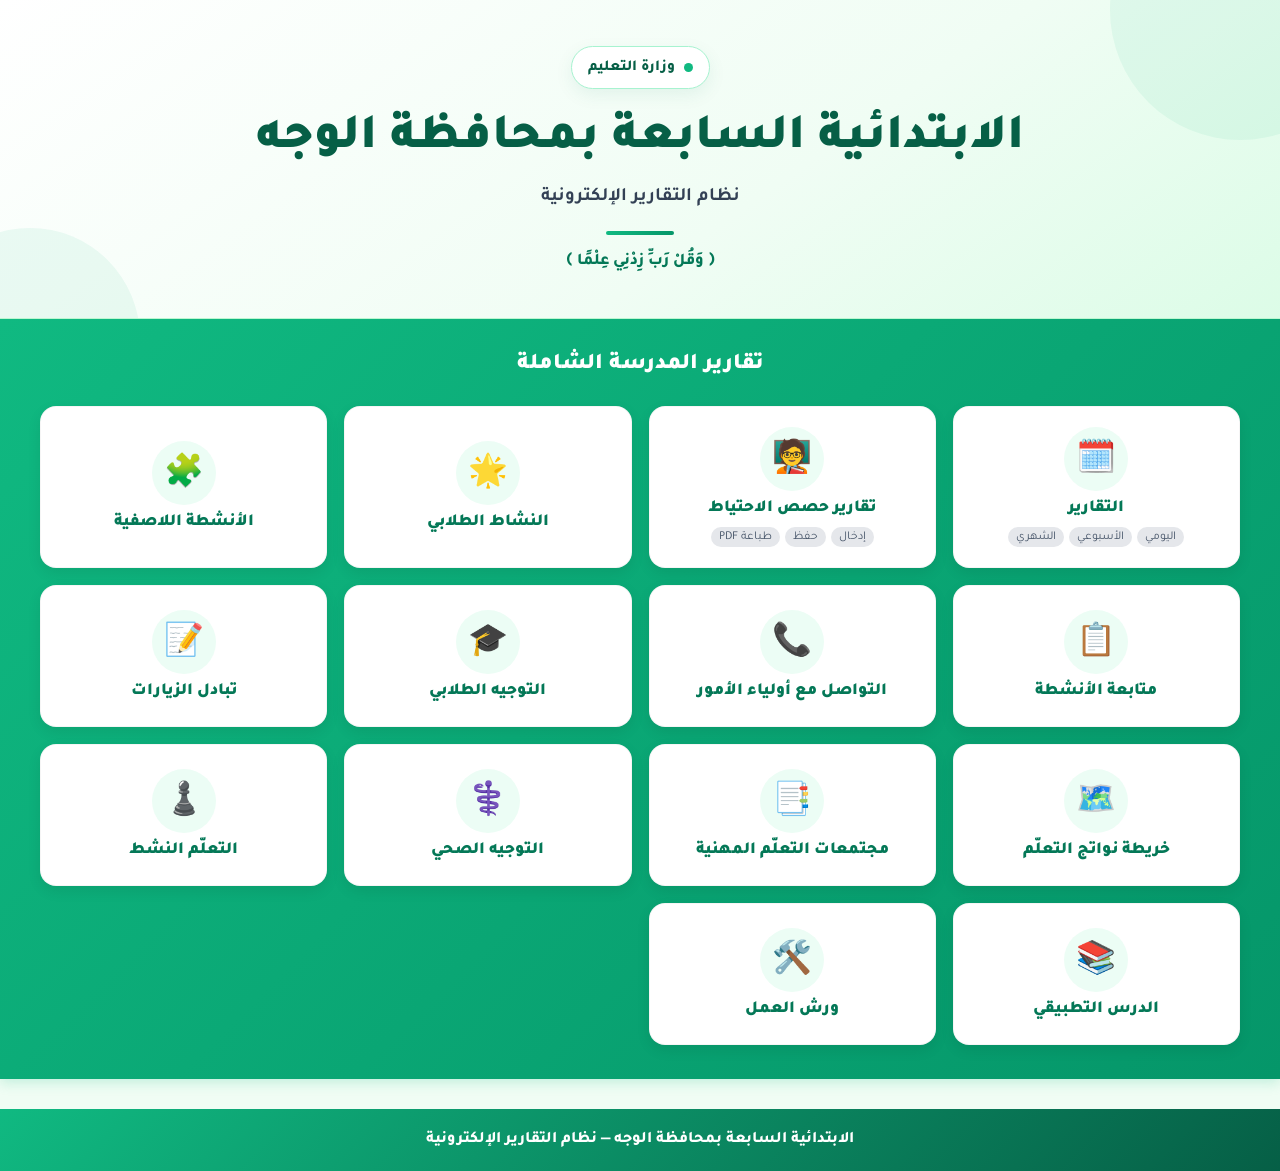
==== commit 02bd219c: "Add reserve classes reports to school reports homepage" ====
--- a/index.html
+++ b/index.html
@@ -37,6 +37,7 @@
     <div class="nav-title">تقارير المدرسة الشاملة</div>
     <div class="cards">
       <button class="card" type="button" data-url="https://defullah2010-svg.github.io/R1397/" data-title="التقارير"><div class="icon">🗓️</div><div class="title">التقارير</div><div class="sub"><span>اليومي</span><span>الأسبوعي</span><span>الشهري</span></div></button>
+      <button class="card" type="button" data-url="reserve-classes.html" data-title="تقارير حصص الاحتياط"><div class="icon">🧑‍🏫</div><div class="title">تقارير حصص الاحتياط</div><div class="sub"><span>إدخال</span><span>حفظ</span><span>طباعة PDF</span></div></button>
       <button class="card" type="button" data-url="https://defullah2010-svg.github.io/A1397/" data-title="النشاط الطلابي"><div class="icon">🌟</div><div class="title">النشاط الطلابي</div></button>
       <button class="card" type="button" data-url="https://defullah2010-svg.github.io/AC1397/" data-title="الأنشطة اللاصفية"><div class="icon">🧩</div><div class="title">الأنشطة اللاصفية</div></button>
       <button class="card" type="button" data-url="https://defullah2010-svg.github.io/Trace1397/" data-title="متابعة الأنشطة"><div class="icon">📋</div><div class="title">متابعة الأنشطة</div></button>
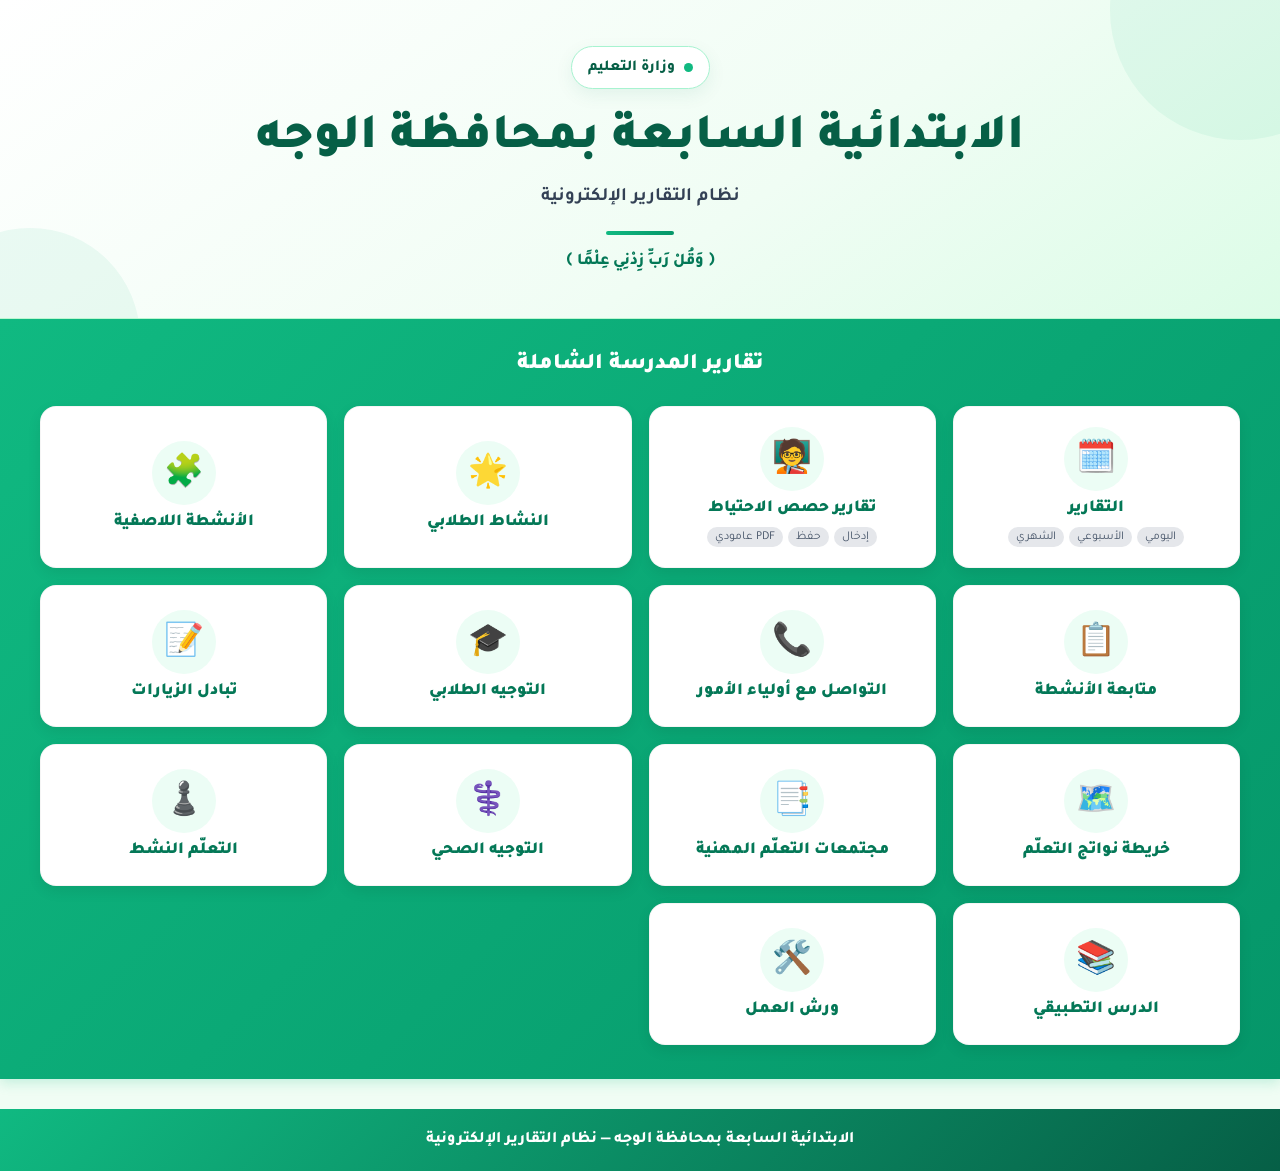
==== commit 6d731dd4: "Point reserve classes card to corrected PDF report" ====
--- a/index.html
+++ b/index.html
@@ -23,62 +23,28 @@
 </style>
 </head>
 <body>
-<header class="hero">
-  <div class="hero-inner">
-    <div class="ministry-pill">وزارة التعليم</div>
-    <h1>الابتدائية السابعة بمحافظة الوجه</h1>
-    <div class="system">نظام التقارير الإلكترونية</div>
-    <div class="divider"></div>
-    <div class="verse">﴿ وَقُلْ رَبِّ زِدْنِي عِلْمًا ﴾</div>
-  </div>
-</header>
-<nav>
-  <div class="wrap">
-    <div class="nav-title">تقارير المدرسة الشاملة</div>
-    <div class="cards">
-      <button class="card" type="button" data-url="https://defullah2010-svg.github.io/R1397/" data-title="التقارير"><div class="icon">🗓️</div><div class="title">التقارير</div><div class="sub"><span>اليومي</span><span>الأسبوعي</span><span>الشهري</span></div></button>
-      <button class="card" type="button" data-url="reserve-classes.html" data-title="تقارير حصص الاحتياط"><div class="icon">🧑‍🏫</div><div class="title">تقارير حصص الاحتياط</div><div class="sub"><span>إدخال</span><span>حفظ</span><span>طباعة PDF</span></div></button>
-      <button class="card" type="button" data-url="https://defullah2010-svg.github.io/A1397/" data-title="النشاط الطلابي"><div class="icon">🌟</div><div class="title">النشاط الطلابي</div></button>
-      <button class="card" type="button" data-url="https://defullah2010-svg.github.io/AC1397/" data-title="الأنشطة اللاصفية"><div class="icon">🧩</div><div class="title">الأنشطة اللاصفية</div></button>
-      <button class="card" type="button" data-url="https://defullah2010-svg.github.io/Trace1397/" data-title="متابعة الأنشطة"><div class="icon">📋</div><div class="title">متابعة الأنشطة</div></button>
-      <button class="card" type="button" data-url="https://defullah2010-svg.github.io/L1397/" data-title="التواصل مع أولياء الأمور"><div class="icon">📞</div><div class="title">التواصل مع أولياء الأمور</div></button>
-      <button class="card" type="button" data-url="https://defullah2010-svg.github.io/T1397/" data-title="التوجيه الطلابي"><div class="icon">🎓</div><div class="title">التوجيه الطلابي</div></button>
-      <button class="card" type="button" data-url="https://defullah2010-svg.github.io/V1397/" data-title="تبادل الزيارات"><div class="icon">📝</div><div class="title">تبادل الزيارات</div></button>
-      <button class="card" type="button" data-url="https://defullah2010-svg.github.io/P1397/" data-title="خريطة نواتج التعلّم"><div class="icon">🗺️</div><div class="title">خريطة نواتج التعلّم</div></button>
-      <button class="card" type="button" data-url="https://defullah2010-svg.github.io/PLC1397/" data-title="مجتمعات التعلّم المهنية"><div class="icon">📑</div><div class="title">مجتمعات التعلّم المهنية</div></button>
-      <button class="card" type="button" data-url="https://defullah2010-svg.github.io/D1397/" data-title="التوجيه الصحي"><div class="icon">⚕️</div><div class="title">التوجيه الصحي</div></button>
-      <button class="card" type="button" data-url="https://defullah2010-svg.github.io/S1397/" data-title="التعلّم النشط"><div class="icon">♟️</div><div class="title">التعلّم النشط</div></button>
-      <button class="card" type="button" data-url="https://defullah2010-svg.github.io/LessonA1397/" data-title="الدرس التطبيقي"><div class="icon">📚</div><div class="title">الدرس التطبيقي</div></button>
-      <button class="card" type="button" data-url="https://defullah2010-svg.github.io/Warshah1397/" data-title="ورش العمل"><div class="icon">🛠️</div><div class="title">ورش العمل</div></button>
-    </div>
-  </div>
-</nav>
-<div id="iframe-container">
-  <iframe id="content-frame" src="about:blank" title="نموذج التقرير"></iframe>
-</div>
-<footer class="footer">الابتدائية السابعة بمحافظة الوجه — نظام التقارير الإلكترونية</footer>
-<button id="back-btn" type="button">← العودة للرئيسية</button>
+<header class="hero"><div class="hero-inner"><div class="ministry-pill">وزارة التعليم</div><h1>الابتدائية السابعة بمحافظة الوجه</h1><div class="system">نظام التقارير الإلكترونية</div><div class="divider"></div><div class="verse">﴿ وَقُلْ رَبِّ زِدْنِي عِلْمًا ﴾</div></div></header>
+<nav><div class="wrap"><div class="nav-title">تقارير المدرسة الشاملة</div><div class="cards">
+<button class="card" type="button" data-url="https://defullah2010-svg.github.io/R1397/" data-title="التقارير"><div class="icon">🗓️</div><div class="title">التقارير</div><div class="sub"><span>اليومي</span><span>الأسبوعي</span><span>الشهري</span></div></button>
+<button class="card" type="button" data-url="reserve-classes-v2.html" data-title="تقارير حصص الاحتياط"><div class="icon">🧑‍🏫</div><div class="title">تقارير حصص الاحتياط</div><div class="sub"><span>إدخال</span><span>حفظ</span><span>PDF عامودي</span></div></button>
+<button class="card" type="button" data-url="https://defullah2010-svg.github.io/A1397/" data-title="النشاط الطلابي"><div class="icon">🌟</div><div class="title">النشاط الطلابي</div></button>
+<button class="card" type="button" data-url="https://defullah2010-svg.github.io/AC1397/" data-title="الأنشطة اللاصفية"><div class="icon">🧩</div><div class="title">الأنشطة اللاصفية</div></button>
+<button class="card" type="button" data-url="https://defullah2010-svg.github.io/Trace1397/" data-title="متابعة الأنشطة"><div class="icon">📋</div><div class="title">متابعة الأنشطة</div></button>
+<button class="card" type="button" data-url="https://defullah2010-svg.github.io/L1397/" data-title="التواصل مع أولياء الأمور"><div class="icon">📞</div><div class="title">التواصل مع أولياء الأمور</div></button>
+<button class="card" type="button" data-url="https://defullah2010-svg.github.io/T1397/" data-title="التوجيه الطلابي"><div class="icon">🎓</div><div class="title">التوجيه الطلابي</div></button>
+<button class="card" type="button" data-url="https://defullah2010-svg.github.io/V1397/" data-title="تبادل الزيارات"><div class="icon">📝</div><div class="title">تبادل الزيارات</div></button>
+<button class="card" type="button" data-url="https://defullah2010-svg.github.io/P1397/" data-title="خريطة نواتج التعلّم"><div class="icon">🗺️</div><div class="title">خريطة نواتج التعلّم</div></button>
+<button class="card" type="button" data-url="https://defullah2010-svg.github.io/PLC1397/" data-title="مجتمعات التعلّم المهنية"><div class="icon">📑</div><div class="title">مجتمعات التعلّم المهنية</div></button>
+<button class="card" type="button" data-url="https://defullah2010-svg.github.io/D1397/" data-title="التوجيه الصحي"><div class="icon">⚕️</div><div class="title">التوجيه الصحي</div></button>
+<button class="card" type="button" data-url="https://defullah2010-svg.github.io/S1397/" data-title="التعلّم النشط"><div class="icon">♟️</div><div class="title">التعلّم النشط</div></button>
+<button class="card" type="button" data-url="https://defullah2010-svg.github.io/LessonA1397/" data-title="الدرس التطبيقي"><div class="icon">📚</div><div class="title">الدرس التطبيقي</div></button>
+<button class="card" type="button" data-url="https://defullah2010-svg.github.io/Warshah1397/" data-title="ورش العمل"><div class="icon">🛠️</div><div class="title">ورش العمل</div></button>
+</div></div></nav>
+<div id="iframe-container"><iframe id="content-frame" src="about:blank" title="نموذج التقرير"></iframe></div>
+<footer class="footer">الابتدائية السابعة بمحافظة الوجه — نظام التقارير الإلكترونية</footer><button id="back-btn" type="button">← العودة للرئيسية</button>
 <script>
-function loadInIframe(url,title){
-  const iframeContainer=document.getElementById('iframe-container');
-  const iframe=document.getElementById('content-frame');
-  const backBtn=document.getElementById('back-btn');
-  document.title=(title||'تقرير')+' - نظام التقارير الإلكترونية';
-  iframe.src=url;
-  iframeContainer.style.display='block';
-  iframeContainer.scrollIntoView({behavior:'smooth',block:'start'});
-  backBtn.style.display='block';
-  backBtn.onclick=function(){
-    iframeContainer.style.display='none';
-    iframe.src='about:blank';
-    document.title='نظام التقارير الإلكترونية | الابتدائية السابعة بمحافظة الوجه';
-    backBtn.style.display='none';
-    window.scrollTo({top:0,behavior:'smooth'});
-  };
-}
-document.querySelectorAll('.card').forEach(btn=>{
-  btn.addEventListener('click',()=>loadInIframe(btn.dataset.url,btn.dataset.title||'تقرير'),{passive:true});
-});
+function loadInIframe(url,title){const iframeContainer=document.getElementById('iframe-container');const iframe=document.getElementById('content-frame');const backBtn=document.getElementById('back-btn');document.title=(title||'تقرير')+' - نظام التقارير الإلكترونية';iframe.src=url;iframeContainer.style.display='block';iframeContainer.scrollIntoView({behavior:'smooth',block:'start'});backBtn.style.display='block';backBtn.onclick=function(){iframeContainer.style.display='none';iframe.src='about:blank';document.title='نظام التقارير الإلكترونية | الابتدائية السابعة بمحافظة الوجه';backBtn.style.display='none';window.scrollTo({top:0,behavior:'smooth'})}}
+document.querySelectorAll('.card').forEach(btn=>{btn.addEventListener('click',()=>loadInIframe(btn.dataset.url,btn.dataset.title||'تقرير'),{passive:true})});
 </script>
 </body>
-</html>
+</html>
